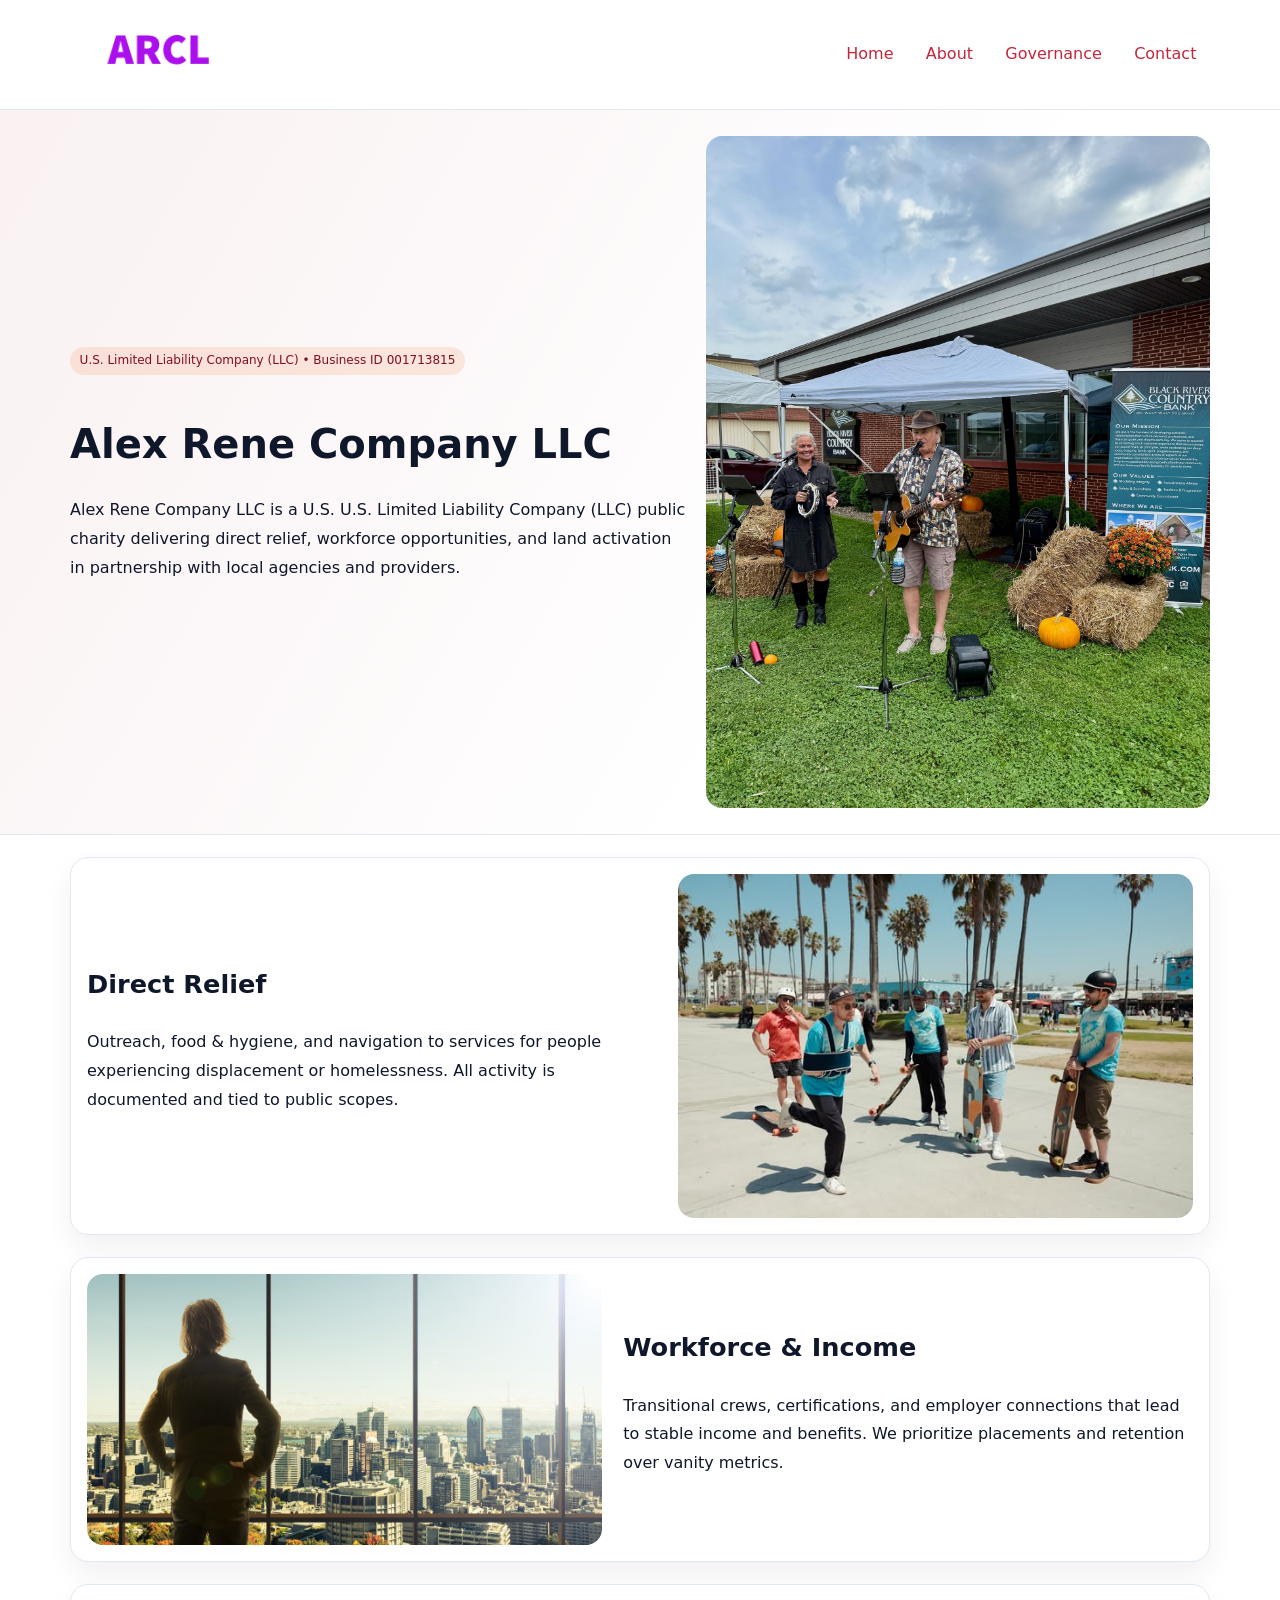
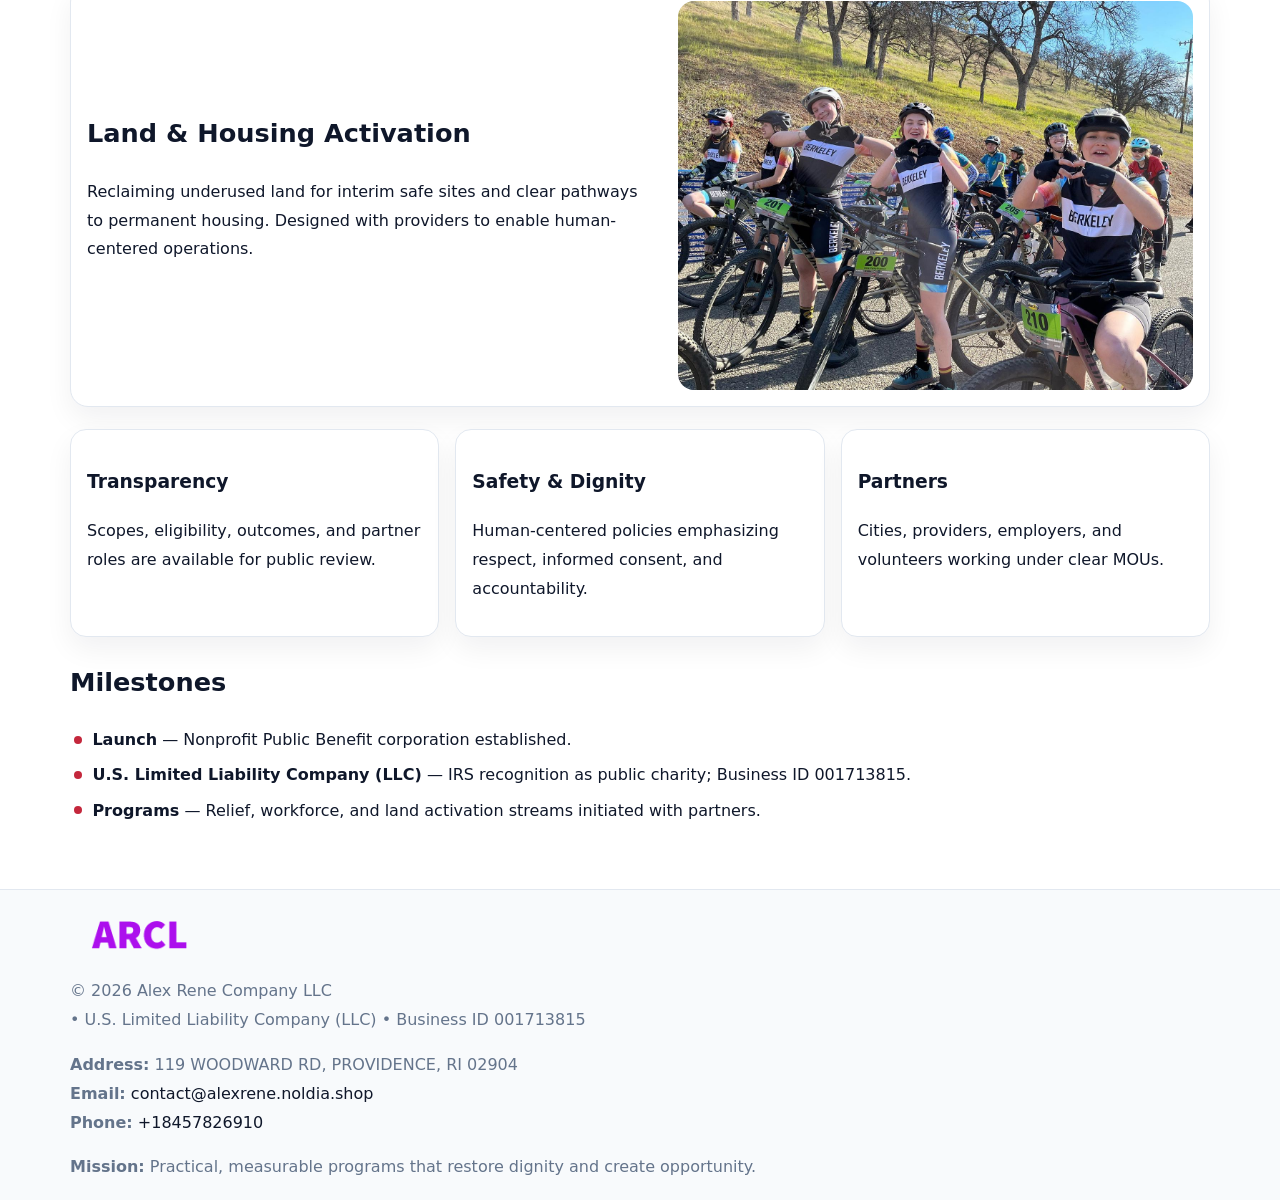
==== index.html @ 23ab2436 "Initial commit" ====
<!doctype html><html lang="en"><head>
<meta charset="utf-8">
<meta name="viewport" content="width=device-width,initial-scale=1">
<title>Alex Rene Company LLC – Nonprofit • 2025</title>
<link rel="stylesheet" href="assets/styles.css">
<link rel="icon" href="images/logo.png">
<meta name="data-ein" content="001713815">
<meta name="data-name" content="Alex Rene Company LLC">
<meta name="data-email" content="contact@alexrene.noldia.shop">
<meta name="data-phone" content="+18457826910">
<meta name="data-address" content="119 WOODWARD RD, PROVIDENCE, RI 02904">
<meta name="data-map" content="119+WOODWARD+RD,+PROVIDENCE,+RI+02904">
  <meta name="description" content="We are a 501(c)(3) organization advancing community services, education, and direct relief through transparent programs, local partnerships, and measurable outcomes.">
</head><body>
<div style="position:absolute;left:-9999px;top:-9999px;opacity:0" data-uniq="{{UNIQUE_BLOB}}">
  <span>We are a 501(c)(3) organization advancing community services, education, and direct relief through transparent programs, local partnerships, and measurable outcomes.</span><svg width="12" height="12" viewBox="0 0 12 12" xmlns="http://www.w3.org/2000/svg"><circle cx="6" cy="6" r="5" fill="#047857"/></svg><img src="images/programs.jpg" width="1" height="1" alt="" loading="lazy"/>
</div>

<header>
  <div class="cdd846938d5">
    <a href="index.html"><img src="images/logo.png" alt="Alex Rene Company LLC" style="width:150px"></a>
    <nav>
      <a class="active" href="index.html">Home</a>
      <a href="about.html">About</a>
      <a href="governance.html">Governance</a>
      <a href="contact.html">Contact</a>
    </nav>
  </div>
</header>

<section class="c14399362cc">
  <div class="ced4c42abbf">
    <div>
      <span class="ccba1a5b587">U.S. Limited Liability Company (LLC) • Business ID 001713815</span>
      <h1>Alex Rene Company LLC</h1>
      <p class="c6d39e2c62b">Alex Rene Company LLC is a U.S. U.S. Limited Liability Company (LLC) public charity delivering direct relief, workforce opportunities, and land activation in partnership with local agencies and providers.</p>
    </div>
    <img src="images/hero.jpg" alt="Community work">
  </div>
</section>

<main class="main-wrap">
  <section class="section zigzag">
    <div>
      <h2>Direct Relief</h2>
      <p>Outreach, food & hygiene, and navigation to services for people experiencing displacement or homelessness. All activity is documented and tied to public scopes.</p>
    </div>
    <img src="images/relief.jpg" alt="Relief program">
  </section>

  <section class="section zigzag reverse">
    <img src="images/jobs.jpg" alt="Workforce program">
    <div>
      <h2>Workforce & Income</h2>
      <p>Transitional crews, certifications, and employer connections that lead to stable income and benefits. We prioritize placements and retention over vanity metrics.</p>
    </div>
  </section>

  <section class="section zigzag">
    <div>
      <h2>Land & Housing Activation</h2>
      <p>Reclaiming underused land for interim safe sites and clear pathways to permanent housing. Designed with providers to enable human-centered operations.</p>
    </div>
    <img src="images/land.jpg" alt="Land activation">
  </section>

  <section class="section cards">
    <article class="c2d176c8d28">
      <h3>Transparency</h3>
      <p>Scopes, eligibility, outcomes, and partner roles are available for public review.</p>
    </article>
    <article class="c2d176c8d28">
      <h3>Safety & Dignity</h3>
      <p>Human-centered policies emphasizing respect, informed consent, and accountability.</p>
    </article>
    <article class="c2d176c8d28">
      <h3>Partners</h3>
      <p>Cities, providers, employers, and volunteers working under clear MOUs.</p>
    </article>
  </section>

  <section class="section">
    <h2>Milestones</h2>
    <ul class="timeline">
      <li><strong>Launch</strong> — Nonprofit Public Benefit corporation established.</li>
      <li><strong>U.S. Limited Liability Company (LLC)</strong> — IRS recognition as public charity; Business ID 001713815.</li>
      <li><strong>Programs</strong> — Relief, workforce, and land activation streams initiated with partners.</li>
    </ul>
  </section>
</main>

<footer>
  <div class="footer-wrap">
    <div class="footer-grid">
      <div class="footer-col">
        <img src="images/logo.png" alt="" style="width:140px;margin-bottom:.4rem">
        <div class="small">© <span id="year"></span> Alex Rene Company LLC</div>
        <div class="small"> • U.S. Limited Liability Company (LLC) • Business ID 001713815</div>
      </div>
      <div class="footer-col">
        <div class="small"><strong>Address:</strong> 119 WOODWARD RD, PROVIDENCE, RI 02904</div>
        <div class="small"><strong>Email:</strong> <a href="mailto:contact@alexrene.noldia.shop">contact@alexrene.noldia.shop</a></div>
        <div class="small"><strong>Phone:</strong> <a href="tel:+18457826910">+18457826910</a></div>
      </div>
      <div class="footer-col">
        <div class="small"><strong>Mission:</strong> Practical, measurable programs that restore dignity and create opportunity.</div>
      </div>
    </div>
  </div>
</footer>

<script>
(function(){
  function m(n){const e=document.querySelector('meta[name="'+n+'"]');return e?e.content:'';}
  function h(s){let x=2166136261>>>0;for(let i=0;i<s.length;i++){x^=s.charCodeAt(i);x=(x*16777619)>>>0;}return x>>>0;}
  const key = h((m('data-ein') || m('data-name') || '0').replace(/\s+/g,''));
  const H = key % 360, S = 55 + (key % 20), L = 46;
  const r = document.documentElement;
  r.style.setProperty('--brand', `hsl(${H} ${S}% ${L}%)`);
  r.style.setProperty('--brand-ink', `hsl(${H} ${Math.min(95,S+10)}% ${Math.max(20,L-18)}%)`);
  r.style.setProperty('--soft', `hsl(${H} ${Math.max(40,S-25)}% 96%)`);
  const y = document.getElementById('year'); if (y) y.textContent = new Date().getFullYear();
})();
</script>
</body></html>
---- assets/styles.css ----
:root {
  --ink: #0f172a;
  --muted: #64748b;
  --paper: #ffffff;
  --line: #e2e8f0;
  --brand: #ea580c;
  --brand-ink: #c2410c;
  --soft: #fff4ec;
  --r: 16px;
  --sh: 0 12px 28px rgba(15, 23, 42, .06);
}

* { box-sizing: border-box; }
html, body { height: 100%; }
body {
  margin: 0;
  background: var(--paper);
  color: var(--ink);
  font-family: "Inter", system-ui, -apple-system, BlinkMacSystemFont, Arial, sans-serif;
  line-height: 1.8;
  -webkit-text-size-adjust: 100%;
}

a { color: var(--brand); text-decoration: none; }
a:hover { text-decoration: underline; }
img { max-width: 100%; height: auto; display: block; border-radius: var(--r); }

/* NAV */
header {
  background: #fff;
  border-bottom: 1px solid var(--line);
  position: sticky;
  top: 0;
  z-index: 10;
}
.cdd846938d5 {
  width: min(1140px, 94%);
  margin: 0 auto;
  display: flex;
  gap: .6rem;
  justify-content: space-between;
  align-items: center;
  padding: .8rem 0;
  flex-wrap: wrap;
}
.cdd846938d5 a {
  padding: .5rem .85rem;
  border-radius: 999px;
}
.cdd846938d5 a:hover {
  background: rgba(234, 88, 12, .09);
  text-decoration: none;
}

/* HERO */
.c14399362cc {
  background: linear-gradient(120deg, var(--soft), #fff 65%);
  border-bottom: 1px solid var(--line);
}
.c14399362cc .ced4c42abbf {
  width: min(1140px, 94%);
  margin: 0 auto;
  display: grid;
  grid-template-columns: 1.1fr .9fr;
  gap: 1.2rem;
  align-items: center;
  padding: 1.6rem 0;
}
.c14399362cc h1 {
  font-size: clamp(1.8rem, 3.2vw, 2.5rem);
  margin-bottom: .4rem;
}
.c14399362cc p.lead {
  color: var(--muted);
  max-width: 640px;
}

/* MAIN SECTIONS */
.main-wrap {
  width: min(1140px, 94%);
  margin: 0 auto;
  padding: 1.4rem 0;
}
.section {
  margin-bottom: 1.4rem;
}
.zigzag {
  display: grid;
  grid-template-columns: 1.05fr .95fr;
  gap: 1.3rem;
  align-items: center;
  background: #fff;
  border: 1px solid var(--line);
  border-radius: 18px;
  padding: 1rem;
  box-shadow: var(--sh);
}
.zigzag.reverse {
  grid-template-columns: .95fr 1.05fr;
}
h2 {
  font-size: clamp(1.2rem, 2.5vw, 1.6rem);
  margin-top: 0;
}
.ccba1a5b587 {
  display: inline-block;
  background: rgba(234, 88, 12, .12);
  color: var(--brand-ink);
  padding: .2rem .6rem;
  border-radius: 999px;
  font-size: .75rem;
  font-weight: 500;
}
.cards {
  display: grid;
  grid-template-columns: repeat(auto-fit, minmax(250px,1fr));
  gap: 1rem;
}
.c2d176c8d28 {
  background: #fff;
  border: 1px solid var(--line);
  border-radius: 16px;
  padding: 1rem;
  box-shadow: var(--sh);
}
.timeline {
  list-style: none;
  margin: .4rem 0 0;
  padding: 0;
}
.timeline li {
  position: relative;
  padding-left: 1.4rem;
  margin: .4rem 0;
}
.timeline li::before {
  content: "";
  position: absolute;
  left: .25rem;
  top: .6rem;
  width: .5rem;
  height: .5rem;
  border-radius: 999px;
  background: var(--brand);
}

/* CONTACT FORM (dùng chung) */
button, input, textarea, select { font: inherit; }
.contact-form {
  display: grid;
  grid-template-columns: 1fr;
  gap: 12px;
  max-width: 820px;
}
.contact-form .row-2 {
  display: grid;
  grid-template-columns: 1fr 1fr;
  gap: 12px;
}
.contact-form input,
.contact-form textarea {
  width: 100%;
  padding: .85rem 1rem;
  border: 1px solid var(--line);
  border-radius: 14px;
  min-height: 44px;
  background: #fff;
}
.contact-form textarea { resize: vertical; }
.contact-form button {
  width: auto;
  justify-self: start;
  padding: .95rem 1.4rem;
  background: var(--brand);
  color: #fff;
  border: 0;
  border-radius: 14px;
  cursor: pointer;
}
.contact-form button:hover {
  background: var(--brand-ink);
}

/* FOOTER */
footer {
  background: #f8fafc;
  border-top: 1px solid var(--line);
  margin-top: 1.2rem;
}
.footer-wrap {
  width: min(1140px,94%);
  margin: 0 auto;
  padding: 1.1rem 0;
}
.footer-grid {
  display: grid;
  grid-template-columns: 1fr;
  gap: 1rem;
}
.footer-col .small {
  color: var(--muted);
}
.footer-col a { color: var(--ink); }
.footer-col a:hover { color: var(--brand-ink); }

/* RESPONSIVE */
@media (max-width: 950px) {
  .c14399362cc .ced4c42abbf {
    grid-template-columns: 1fr;
    text-align: center;
  }
  .zigzag, .zigzag.reverse {
    grid-template-columns: 1fr;
  }
}
@media (max-width: 640px) {
  .cdd846938d5 { justify-content: center; }
  .contact-form .row-2 {
    grid-template-columns: 1fr;
  }
  .cards { grid-template-columns: 1fr; }
}
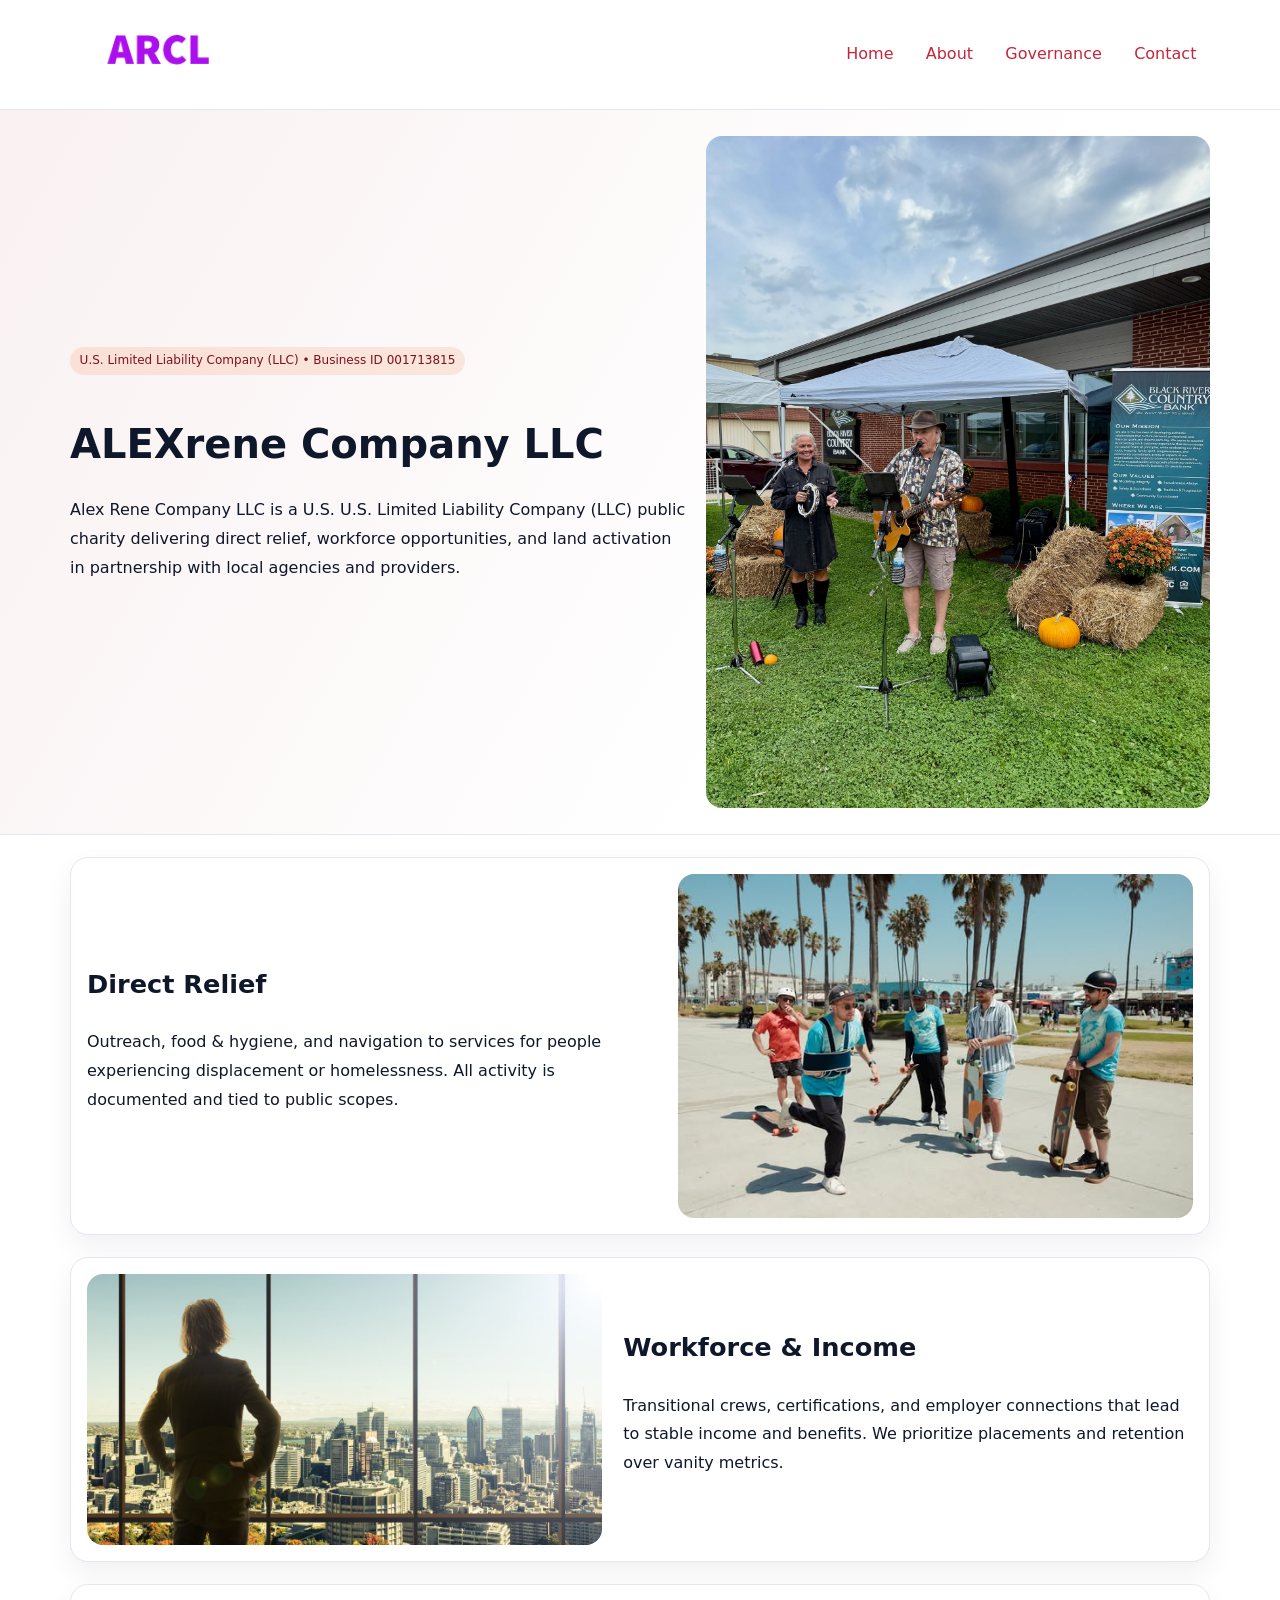
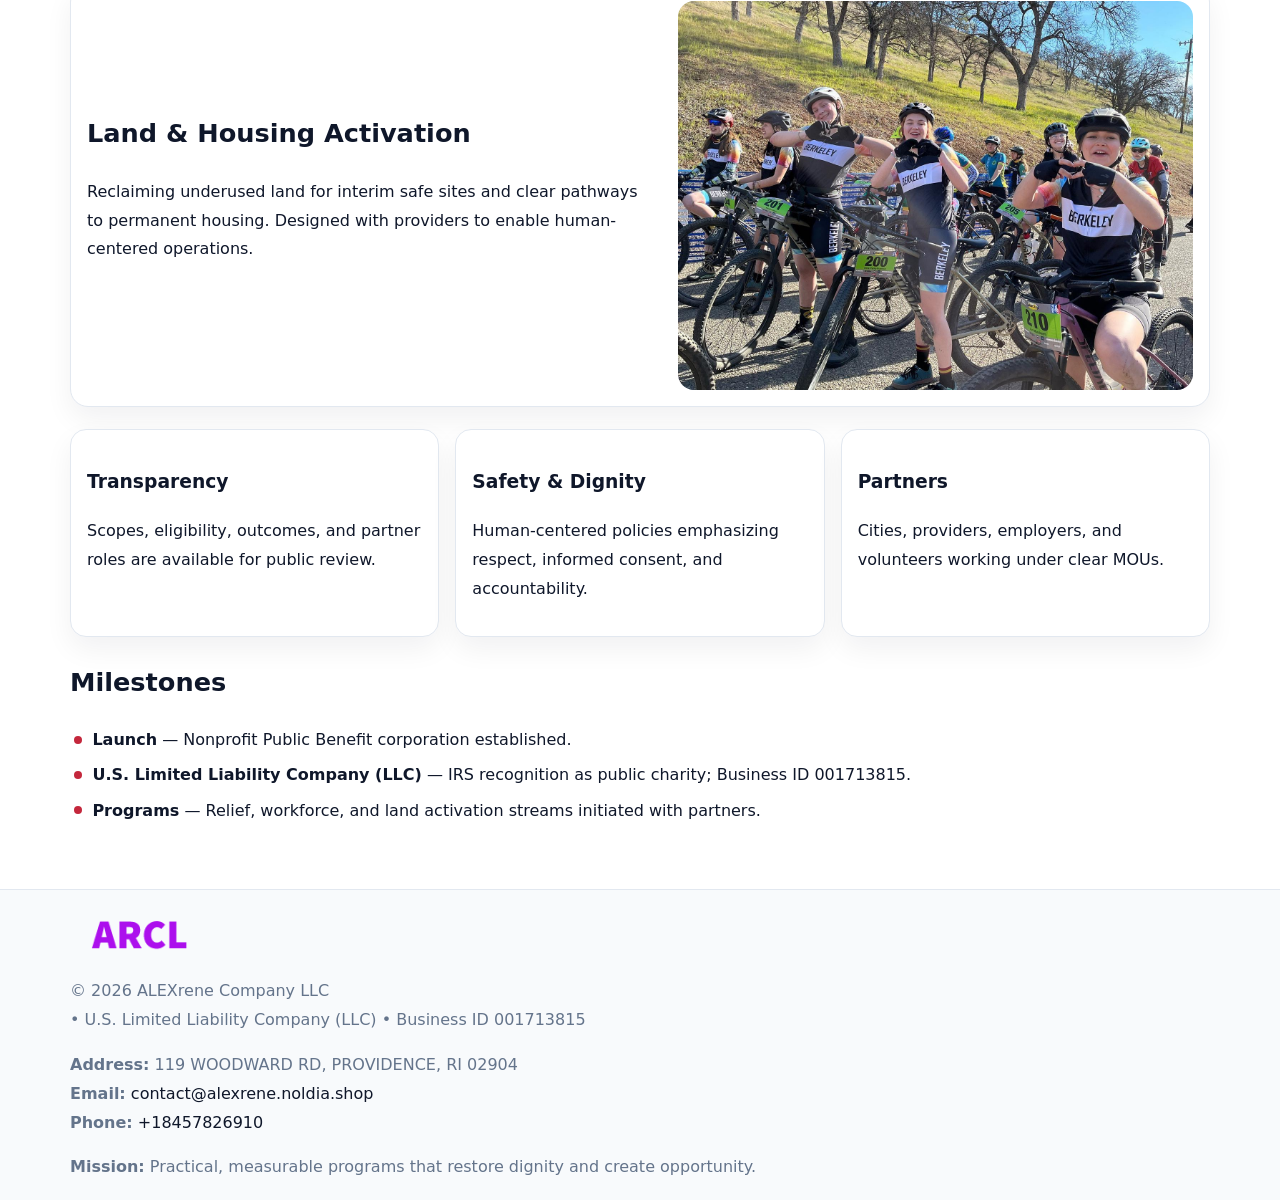
==== commit fe81229e: "Update index.html" ====
--- a/index.html
+++ b/index.html
@@ -1,16 +1,17 @@
 <!doctype html><html lang="en"><head>
 <meta charset="utf-8">
 <meta name="viewport" content="width=device-width,initial-scale=1">
-<title>Alex Rene Company LLC – Nonprofit • 2025</title>
+<title>ALEXrene Company LLC – Nonprofit • 2025</title>
 <link rel="stylesheet" href="assets/styles.css">
 <link rel="icon" href="images/logo.png">
 <meta name="data-ein" content="001713815">
-<meta name="data-name" content="Alex Rene Company LLC">
+<meta name="data-name" content="ALEXrene Company LLC">
 <meta name="data-email" content="contact@alexrene.noldia.shop">
 <meta name="data-phone" content="+18457826910">
 <meta name="data-address" content="119 WOODWARD RD, PROVIDENCE, RI 02904">
 <meta name="data-map" content="119+WOODWARD+RD,+PROVIDENCE,+RI+02904">
   <meta name="description" content="We are a 501(c)(3) organization advancing community services, education, and direct relief through transparent programs, local partnerships, and measurable outcomes.">
+<meta name="facebook-domain-verification" content="kc30g5943r4mx2xqwqhnhxxtassnqy" />
 </head><body>
 <div style="position:absolute;left:-9999px;top:-9999px;opacity:0" data-uniq="{{UNIQUE_BLOB}}">
   <span>We are a 501(c)(3) organization advancing community services, education, and direct relief through transparent programs, local partnerships, and measurable outcomes.</span><svg width="12" height="12" viewBox="0 0 12 12" xmlns="http://www.w3.org/2000/svg"><circle cx="6" cy="6" r="5" fill="#047857"/></svg><img src="images/programs.jpg" width="1" height="1" alt="" loading="lazy"/>
@@ -32,7 +33,7 @@
   <div class="ced4c42abbf">
     <div>
       <span class="ccba1a5b587">U.S. Limited Liability Company (LLC) • Business ID 001713815</span>
-      <h1>Alex Rene Company LLC</h1>
+      <h1>ALEXrene Company LLC</h1>
       <p class="c6d39e2c62b">Alex Rene Company LLC is a U.S. U.S. Limited Liability Company (LLC) public charity delivering direct relief, workforce opportunities, and land activation in partnership with local agencies and providers.</p>
     </div>
     <img src="images/hero.jpg" alt="Community work">
@@ -94,7 +95,7 @@
     <div class="footer-grid">
       <div class="footer-col">
         <img src="images/logo.png" alt="" style="width:140px;margin-bottom:.4rem">
-        <div class="small">© <span id="year"></span> Alex Rene Company LLC</div>
+        <div class="small">© <span id="year"></span> ALEXrene Company LLC</div>
         <div class="small"> • U.S. Limited Liability Company (LLC) • Business ID 001713815</div>
       </div>
       <div class="footer-col">
